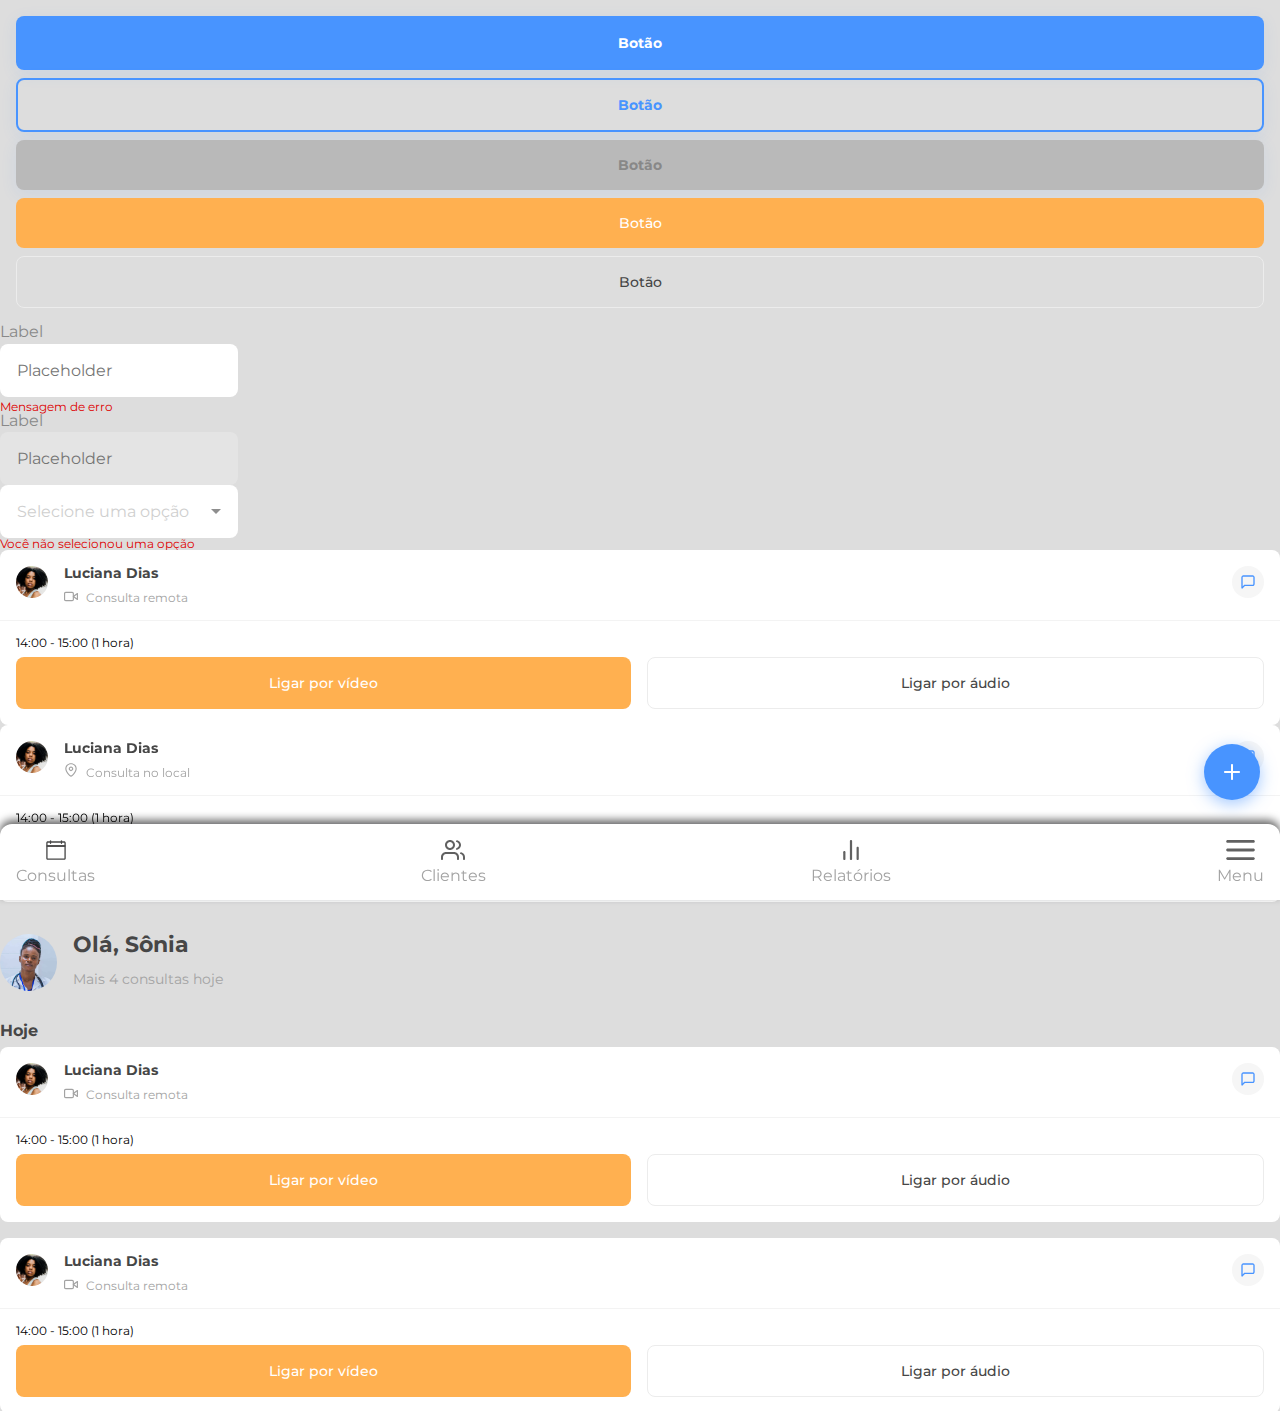
==== index.html @ 936b4124 "Create footer component" ====
<!DOCTYPE html>
<html lang="pt-br">
  <head>
    <meta http-equiv="Content-Type" content="text/html;charset=UTF-8" />
    <meta http-equiv="X-UA-Compatible" content="IE=edge" />
    <meta name="viewport" content="width=device-width, initial-scale=1.0" />
    <link rel="preconnect" href="https://fonts.googleapis.com" />
    <link rel="preconnect" href="https://fonts.gstatic.com" crossorigin />
    <link
      href="https://fonts.googleapis.com/css2?family=Montserrat:wght@400;500;700&display=swap"
      rel="stylesheet"
    />

    <link rel="stylesheet" href="assets/css/reset.css" />
    <link rel="stylesheet" href="assets/css/base.css" />
    <link rel="stylesheet" href="assets/css/flex.css" />
    <link rel="stylesheet" href="assets/css/style.css" />
    <link rel="stylesheet" href="assets/components/button/button.css" />
    <link rel="stylesheet" href="assets/components/input/input.css" />
    <link rel="stylesheet" href="assets/components/card/card.css" />
    <link rel="stylesheet" href="assets/components/hero/hero.css" />
    <link rel="stylesheet" href="assets/components/section/section.css" />
    <link rel="stylesheet" href="assets/components/footer/footer.css" />
    <link
      rel="stylesheet"
      href="assets/components/floatingbutton/buttonFloating.css"
    />

    <title>7 days of code - Responsividade</title>
  </head>
  <body>
    <!-- FLOATING BUTTON -->
    <div>
      <nav class="floating__nav">
        <ul class="floating__list">
          <li class="floating__list__item">
            <button href="#" class="btn__floating"></button>
          </li>
          <li class="floating__list__item flex-set flex--align-items-center">
            <span class="floating__list__description"
              >Nova consulta por vídeo</span
            >
            <button class="btn__floating btn__floating--cam"></button>
          </li>
          <li class="floating__list__item flex-set flex--align-items-center">
            <span class="floating__list__description"
              >Nova consulta na casa do paciente</span
            >
            <button class="btn__floating btn__floating--local"></button>
          </li>
        </ul>
      </nav>
    </div>
    <!-- BOTÃO -->
    <div class="components">
      <button class="btn btn--primary">Botão</button>
      <button class="btn btn--secondary">Botão</button>
      <button class="btn btn--disabled">Botão</button>
      <button class="btn btn--orange">Botão</button>
      <button class="btn btn--transparent">Botão</button>
    </div>
    <!-- LABEL e INPUTS -->
    <div>
      <div class="label-div">
        <label class="label" for=""
          >Label
          <input type="text" placeholder="Placeholder" class="input" />
        </label>
        <span class="label--error">Mensagem de erro</span>
      </div>
      <div class="label-div">
        <label class="label" for=""
          >Label
          <input
            type="text"
            placeholder="Placeholder"
            class="input input--disabled"
            disabled
          />
        </label>
      </div>
    </div>
    <!-- SELECT -->
    <div>
      <label for="" class="label">
        <select
          name=""
          aria-placeholder="Selecione uma opção"
          id=""
          class="input input--select"
          required
        >
          <option value="" disabled selected>Selecione uma opção</option>
          <option value="">Opção 1</option>
          <option value="">Opção 2</option>
        </select>
        <span class="label--error">Você não selecionou uma opção</span>
      </label>
    </div>
    <!-- CARD -->
    <!-- CONSULTA REMOTA -->
    <div class="card">
      <div
        class="flex-set flex--content-between flex--align-content-start card__upperContent"
      >
        <div class="flex-set flex--gap-1rem">
          <img src="./assets/img/perfil-2.png" alt="" class="card__img" />
          <div class="flex-set flex--column flex--gap-minimal">
            <h1 class="card__name">Luciana Dias</h1>
            <span class="card__tag card__tag--cam">Consulta remota</span>
          </div>
        </div>
        <a
          href="#"
          class="card__link-message"
          aria-label="Botão para enviar mensagem"
        ></a>
      </div>
      <div class="card__lowerContent flex-set flex--column flex--gap-minimal">
        <span class="card__hour">14:00 - 15:00 (1 hora)</span>
        <div
          class="flex-set flex--align-content-between flex--content-between flex--gap-1rem"
        >
          <button class="btn btn--orange">Ligar por vídeo</button>
          <button class="btn btn--transparent">Ligar por áudio</button>
        </div>
      </div>
    </div>
    <!-- CONSULTA LOCAL -->
    <div class="card">
      <div
        class="flex-set flex--content-between flex--align-content-start card__upperContent"
      >
        <div class="flex-set flex--gap-1rem">
          <img src="./assets/img/perfil-2.png" alt="" class="card__img" />
          <div class="flex-set flex--column flex--gap-minimal">
            <h1 class="card__name">Luciana Dias</h1>
            <span class="card__tag card__tag--local">Consulta no local</span>
          </div>
        </div>
        <a
          href="#"
          class="card__link-message"
          aria-label="Botão para enviar mensagem"
        ></a>
      </div>
      <div class="card__lowerContent flex-set flex--column flex--gap-minimal">
        <span class="card__hour">14:00 - 15:00 (1 hora)</span>
        <div
          class="flex-set flex--align-content-between flex--content-between flex--gap-1rem"
        >
          <button class="btn btn--primary btn--address">Ver endereço</button>
        </div>
      </div>
    </div>
    <!-- HERO -->
    <div>
      <div class="hero">
        <div class="flex-set flex--gap-1rem">
          <img src="assets/img/perfil-1.png" alt="" class="hero__img" />
          <div class="flex-set flex--column flex--gap-1rem">
            <span class="hero__greetings">
              Olá,
              <h1 class="hero__name">Sônia</h1>
            </span>
            <span class="hero__info"
              >Mais <span class="hero__info--stats">4</span> consultas
              hoje</span
            >
          </div>
        </div>
      </div>
    </div>
    <!-- SECTION -->
    <div class="section">
      <header class="section__header">
        <span class="section__date">Hoje</span>
      </header>
      <div class="flex-set flex--column flex--gap-1rem">
        <div class="card">
          <div
            class="flex-set flex--content-between flex--align-content-start card__upperContent"
          >
            <div class="flex-set flex--gap-1rem">
              <img src="./assets/img/perfil-2.png" alt="" class="card__img" />
              <div class="flex-set flex--column flex--gap-minimal">
                <h1 class="card__name">Luciana Dias</h1>
                <span class="card__tag card__tag--cam">Consulta remota</span>
              </div>
            </div>
            <a
              href="#"
              class="card__link-message"
              aria-label="Botão para enviar mensagem"
            ></a>
          </div>
          <div
            class="card__lowerContent flex-set flex--column flex--gap-minimal"
          >
            <span class="card__hour">14:00 - 15:00 (1 hora)</span>
            <div
              class="flex-set flex--align-content-between flex--content-between flex--gap-1rem"
            >
              <button class="btn btn--orange">Ligar por vídeo</button>
              <button class="btn btn--transparent">Ligar por áudio</button>
            </div>
          </div>
        </div>
        <div class="card">
          <div
            class="flex-set flex--content-between flex--align-content-start card__upperContent"
          >
            <div class="flex-set flex--gap-1rem">
              <img src="./assets/img/perfil-2.png" alt="" class="card__img" />
              <div class="flex-set flex--column flex--gap-minimal">
                <h1 class="card__name">Luciana Dias</h1>
                <span class="card__tag card__tag--cam">Consulta remota</span>
              </div>
            </div>
            <a
              href="#"
              class="card__link-message"
              aria-label="Botão para enviar mensagem"
            ></a>
          </div>
          <div
            class="card__lowerContent flex-set flex--column flex--gap-minimal"
          >
            <span class="card__hour">14:00 - 15:00 (1 hora)</span>
            <div
              class="flex-set flex--align-content-between flex--content-between flex--gap-1rem"
            >
              <button class="btn btn--orange">Ligar por vídeo</button>
              <button class="btn btn--transparent">Ligar por áudio</button>
            </div>
          </div>
        </div>
      </div>
    </div>
    <!-- FOOTER -->
    <footer class="footer">
      <nav class="footer__nav">
        <ul class="footer__list flex-set flex--content-between">
          <li class="footer__list__item">
            <a href="#" class="footer__list__link footer__list__link--calendar"
              >Consultas</a
            >
          </li>
          <li class="footer__list__item">
            <a href="#" class="footer__list__link footer__list__link--clients"
              >Clientes</a
            >
          </li>
          <li class="footer__list__item">
            <a href="#" class="footer__list__link footer__list__link--papers"
              >Relatórios</a
            >
          </li>
          <li class="footer__list__item">
            <a href="#" class="footer__list__link footer__list__link--menu"
              >Menu</a
            >
          </li>
        </ul>
      </nav>
    </footer>
  </body>
</html>
---- assets/css/base.css ----
:root {
  --clr-black: #464646;
  --clr-black-01: #46464610;
  --clr-blue-300: #70b4ff;
  --clr-blue-400: #57a4ff;
  --clr-blue-500: #4894ff;
  --clr-blue-600: #4786f0;
  --clr-blue-700: #4373dc;
  --clr-blue-800: #4062c9;
  --clr-blue-box-shadow: rgba(72, 148, 255, 0.1);
  --clr-gray: #a3a3a3;
  --clr-gray-tag-bg: #f6f6f6;
  --clr-gray-btn: #b9b9b9;
  --clr-gray-btn-text: #888888;
  --clr-gray-border: #ececec;
  --clr-gray-label: #898989;
  --clr-gray-placeholder: #cfcfcf;
  --clr-gray-placeholder-hover: #adadad;
  --clr-gray-placeholder-disabled: #afadad;
  --clr-gray-label-disabled: #e4e4e4;

  --clr-orange: #ffb050;
  --clr-red-input: #de0000;
  --clr-red-message: #ce0303;
  --clr-white: #ffffff;

  --ff-montserrat: "Montserrat", sans-serif;

  --fs-large: 1.375rem;
  --fs-normal: 1rem;
  --fs-small: 0.875rem;
  --fs-smaller: 0.75rem;

  --fw-bold: 700;
  --fw-medium: 500;
  --fw-regular: 400;
}

*,
*:after,
*:before {
  box-sizing: border-box;
}

html {
  font-family: var(--ff-montserrat);
  font-size: 16px;
}

body {
  background-color: #dddddd;
}
---- assets/css/flex.css ----
/*  FLEX.css  */
/*  DECLARATION  ---------------------------------------------------------------
/*  FLEX CONTAINER ( SET )
    Summary:    make the elements inside a <tag> flow with flexbox by setting the
                tag's display property to 'flex'.
    Reference:  https://developer.mozilla.org/en-US/docs/Web/Guide/CSS/Using_flexbox_to_lay_out_web_applications
*/
.flex-set {
  display: -ms-flexbox;
  /* MID: IE 10 */
  display: -webkit-box;
  /* OLD: Safari,  iOS, Android browser, older WebKit browsers.  */
  display: -webkit-flex;
  /* NEW, Chrome 21–28, Safari 6.1+ */
  display: flex;
}
/*  FLEX ITEM
      Summary:    a shorthand property specifying the ability of a flex item to alter
                  its dimensions to fill available space. Summarizes {flex-grow, flex-shrink, flex-basis }
      Reference:  https://developer.mozilla.org/en-US/docs/Web/CSS/flex
      Default:    0 1 0;
  */
.flexed-item {
  flex: 1 1 0;
  -webkit-flex: 1 1 0;
  /* VERY OLD Safari, iOS  */
  -webkit-box-flex: 1;
  box-flex: 1;
}
.flexed-item--auto {
  flex: 1 1 auto;
  -webkit-flex: 1 1 auto;
  /* VERY OLD Safari, iOS  */
  -webkit-box-flex: 1;
  box-flex: 1;
}
/*  DIRECTION ( ORIENTATION )  -------------------------------------------------
      Summary:    specifies how flex items are placed in the flex container defining
                  the main axis and the direction (normal or reversed).
      Options:
          Column: set main axis to vertical
          Row :   set main axis to horizontal
      Reference:  https://developer.mozilla.org/en-US/docs/Web/CSS/flex-direction
      Default:    flex-direction: row;
  */
.flex--column {
  -ms-flex-direction: column;
  -webkit-box-direction: normal;
  -webkit-box-orient: vertical;
  -webkit-flex-direction: column;
  flex-direction: column;
}
.flex--row {
  -ms-flex-direction: row;
  -webkit-box-direction: normal;
  -webkit-box-orient: horizontal;
  -webkit-flex-direction: row;
  flex-direction: row;
}
/*  JUSTIFICATION (Main axis)   ------------------------------------------------
      Summary:    defines how the browser distributes space between and around flex
      items along the main-axis of their container.
      Reference:  https://developer.mozilla.org/en-US/docs/Web/CSS/justify-content
      Default:    justify-content: flex-start;
  */
/* Pack items around the center */
.flex--content-center {
  -ms-flex-pack: center;
  -webkit-box-pack: center;
  -webkit-justify-content: center;
  justify-content: center;
}
/* Pack flex items from the start  */
.flex--content-start {
  -ms-flex-pack: start;
  -webkit-box-pack: start;
  -webkit-justify-content: flex-start;
  justify-content: flex-start;
}
/* Pack items from the end */
.flex--content-end {
  -ms-flex-pack: end;
  -webkit-box-pack: end;
  -webkit-justify-content: flex-end;
  justify-content: flex-end;
}
/* Distribute items evenly,
      The first item at the start, the last at the end */
.flex--content-between {
  -ms-flex-pack: justify;
  -webkit-box-pack: justify;
  -webkit-justify-content: space-between;
  justify-content: space-between;
}
/* Distribute items evenly
      Items have equal space around them */
.flex--content-around {
  -ms-flex-pack: distribute;
  -webkit-justify-content: space-around;
  justify-content: space-around;
}
/*
      ALIGN CONTENT ( Cross axis )  ----------------------------------------------
      Summary:   aligns a flex container's lines within the flex container when
                 there is extra space on the cross-axis.
      Reference: https://developer.mozilla.org/en-US/docs/Web/CSS/align-content
      Default:   align-content: flex-start;
  */
/* Pack lines from the cross-axis start */
.flex--align-content-start {
  -ms-flex-line-pack: start;
  -webkit-align-content: flex-start;
  align-content: flex-start;
}
/* Pack lines to the cross-axis end */
.flex--align-content-end {
  -ms-flex-line-pack: end;
  -webkit-align-content: flex-end;
  align-content: flex-end;
}
/* Pack lines around the cross-axis center */
.flex--align-content-center {
  -ms-flex-line-pack: center;
  -webkit-align-content: center;
  align-content: center;
}
/* Distribute lines along the cross-axis, start to end */
.flex--align-content-between {
  -ms-flex-line-pack: justify;
  -webkit-align-content: space-between;
  align-content: space-between;
}
/* Distribute lines along the cross-axis, equally spaced */
.flex--align-content-around {
  -ms-flex-line-pack: distribute;
  -webkit-align-content: space-around;
  align-content: space-around;
}
/* Stretch lines to occupy the whole cross-axis */
.flex--align-content-stretch {
  -ms-flex-line-pack: stretch;
  -webkit-align-content: stretch;
  align-content: stretch;
}
/*
      ALIGN ITEMS ( Cross axis )  ------------------------------------------------
      Summary:   aligns flex items of the current flex line the same way as
                 justify-content but in the perpendicular direction.
      Reference: https://developer.mozilla.org/en-US/docs/Web/CSS/align-items
      Default:   align-items: stretch;
  */
/* Center items in the cross-axis */
.flex--align-items-center {
  -ms-flex-align: center;
  -webkit-align-items: center;
  -webkit-box-align: center;
  align-items: center;
}
/* Align to cross-start */
.flex--align-items-start {
  -ms-flex-align: start;
  -webkit-align-items: flex-start;
  -webkit-box-align: start;
  align-items: flex-start;
}
/* Align to cross-end */
.flex--align-items-end {
  -ms-flex-align: end;
  -webkit-align-items: flex-end;
  -webkit-box-align: end;
  align-items: flex-end;
}
/* Align the items' baselines */
.flex--align-items-baseline {
  -ms-flex-align: baseline;
  -webkit-align-items: baseline;
  -webkit-box-align: baseline;
  align-items: baseline;
}
/* Stretch the items to fit
      DEFAULT VALUE  */
.flex--align-items-stretch {
  -ms-flex-align: stretch;
  -webkit-align-items: stretch;
  -webkit-box-align: stretch;
  align-items: stretch;
}
/*
      ALIGN SELF ( Cross axis )  ------------------------------------------------
      Summary:   aligns flex items of the current flex line overriding the align-items value.
      Reference: https://developer.mozilla.org/en-US/docs/Web/CSS/align-self
      Default:   align-self: auto;
  */
/*  Computes to parent's align-items value or stretch if the element has no parent.  */
.flex--align-self-auto {
  -ms-flex-item-align: auto;
  -webkit-align-self: auto;
  align-self: auto;
}
/*  Cross-start margin edge of the flex item is flushed with the cross-start edge of the line.  */
.flex--align-self-start {
  -ms-flex-item-align: start;
  -webkit-align-self: flex-start;
  align-self: flex-start;
}
/*  Cross-end margin edge of the flex item is flushed with the cross-end edge of the line.  */
.flex--align-self-end {
  -ms-flex-item-align: end;
  -webkit-align-self: flex-end;
  align-self: flex-end;
}
/* Flex item's margin box is centered within the line on the cross-axis.
      If the cross-size of the item is larger than the flex container, it will
      overflow equally in both directions.  */
.flex--align-self-center {
  -ms-flex-item-align: center;
  -webkit-align-self: center;
  align-self: center;
}
/*  All flex items are aligned such that their baselines align. The item with
      the largest distance between its cross-start margin edge and its baseline is
      flushed with the cross-start edge of the line.  */
.flex--align-self-baseline {
  -webkit-align-self: baseline;
  -ms-flex-item-align: baseline;
  align-self: baseline;
}
/*  Flex items are stretched such as the cross-size of the item's margin box is
      the same as the line while respecting width and height constraints.  */
.flex--align-self-stretch {
  -webkit-align-self: stretch;
  -ms-flex-item-align: stretch;
  align-self: stretch;
}
/*
      WRAPPING -------------------------------------------------------------------
      Summary:   specifies whether flex items are forced into a single line or can
                 be wrapped onto multiple lines. If wrapping is allowed, this property
                 also enables you to control the direction in which lines are stacked.
      Reference: https://developer.mozilla.org/en-US/docs/Web/CSS/flex-wrap
      Default:   flex-wrap: nowrap;
  */
.flex--no-wrap {
  -webkit-flex-wrap: nowrap;
  flex-wrap: nowrap;
}
.flex--reverse-wrap {
  -webkit-flex-wrap: wrap-reverse;
  flex-wrap: wrap-reverse;
}
.flex--wrap {
  -webkit-flex-wrap: wrap;
  flex-wrap: wrap;
}
/*
      VISUAL ORDER ---------------------------------------------------------------
      Summary:   specifies the order used to lay out flex items in their flex container.
                 Elements are laid out in the ascending order of the order value.
                 Elements with the same order value are laid out in the order in
                 which they appear in the source code.
      Reference: https://developer.mozilla.org/en-US/docs/Web/CSS/order
      Default:   order: 0; { no order }
  */
.flex--order-one {
  -webkit-order: 1;
  order: 1;
}
.flex--order-two {
  -webkit-order: 2;
  order: 2;
}
.flex--order-three {
  -webkit-order: 3;
  order: 3;
}

/*
        GAP ----------------------------------------------------------------------
        Summary: The gap property in CSS is a shorthand for row-gap and
        column-gap, specifying the size of gutters, which is the space between
        rows and columns within grid, flex, and multi-column layouts.
        Reference: https://css-tricks.com/almanac/properties/g/gap/
        Default: 0px
*/
.flex--gap-minimal {
  gap: 0.5rem;
}

.flex--gap-1rem {
  gap: 1rem;
}

.flex--gap-2rem {
  gap: 2rem;
}
---- assets/css/style.css ----
.components {
  display: flex;
  gap: 0.5rem;
  padding: 1rem;
  flex-wrap: wrap;
}

.grid {
  display: grid;
}
---- assets/components/button/button.css ----
.btn {
  border: none;
  border-radius: 8px;
  box-shadow: 0px 4px 16px var(--clr-blue-box-shadow);
  box-sizing: border-box;
  cursor: pointer;
  font-family: var(--ff-montserrat);
  font-size: var(--fs-small);
  font-weight: var(--fw-bold);
  padding: 1rem;
  outline: none;
  width: 100%;
}

.btn--primary {
  background-color: var(--clr-blue-500);
  border: 2px solid transparent;
  color: var(--clr-white);
}

.btn--primary:hover {
  background-color: var(--clr-blue-600);
}

.btn--primary:focus {
  background-color: var(--clr-blue-800);
  border: 2px solid var(--clr-blue-500);
}

.btn--primary:active {
  background-color: var(--clr-blue-700);
  border: 2px solid var(--clr-blue-400);
}

.btn--secondary {
  background-color: transparent;
  border: 2px solid var(--clr-blue-500);
  color: var(--clr-blue-500);
}

.btn--secondary:hover {
  color: var(--clr-white);
  background-color: var(--clr-blue-500);
}

.btn--secondary:focus {
  background-color: var(--clr-blue-700);
  border: 2px solid var(--clr-blue-400);
  color: var(--clr-white);
}

.btn--secondary:active {
  background-color: var(--clr-blue-600);
  box-shadow: 0px 4px 16px var(--clr-blue-box-shadow);
  border: 2px solid var(--clr-blue-300);
}

.btn--disabled {
  background-color: var(--clr-gray-btn);
  border: none;
  color: var(--clr-gray-btn-text);
}

.btn--orange {
  background-color: var(--clr-orange);
  box-shadow: none;
  color: var(--clr-white);
  font-weight: var(--fw-medium);
}

.btn--transparent {
  background-color: transparent;
  border: 1px solid var(--clr-gray-border);
  box-shadow: none;
  color: var(--clr-black);
  font-weight: var(--fw-medium);
}

.btn--address {
  font-weight: var(--fw-medium);
}
---- assets/components/input/input.css ----
input {
  border: none;
  outline: none;
}

.label,
.input {
  font-family: var(--ff-montserrat);
  font-size: var(--fs-normal);
  font-weight: var(--fw-regular);
}

.label-div {
  color: var(--clr-gray-label);
  display: flex;
  flex-direction: column;
  gap: 0.24rem;
  height: 100%;
}

.label {
  display: contents;
}

.input {
  padding: 1rem;
  border-radius: 8px;
  color: var(--clr-gray-placeholder);
  border: 1px solid transparent;
  width: 100%;
  max-width: 238px;
}

.input:hover {
  border: 1px solid var(--clr-gray-placeholder);
  color: var(--clr-gray-placeholder-hover);
}

.input:focus {
  border: 1px solid transparent;
  outline: 2px solid var(--clr-blue-500);
}

.input--select {
  -moz-appearance: none;
  -webkit-appearance: none;
  appearance: none;
  background-color: var(--clr-white);
  background-image: url(../../icons/select.svg);
  background-size: 10px 5px;
  background-position-x: calc(100% - 1rem);
  background-position-y: center;
  background-repeat: no-repeat;
}

.input--select:focus {
  background-image: url(../../icons/select-up.svg);
}

.input--select option {
  color: var(--clr-black);
  font-size: var(--fs-normal);
}

.input--erro {
  border: 1px solid var(--clr-red-input);
}

.input--disabled {
  border: 1px solid transparent;
  background-color: var(--clr-gray-label-disabled);
  color: var(--clr-gray-placeholder-disabled);
  pointer-events: none;
}

.label--error {
  color: var(--clr-red-input);
  display: block;
  font-size: var(--fs-smaller);
}
---- assets/components/card/card.css ----
.card {
  background-color: var(--clr-white);
  border-radius: 8px;
  backdrop-filter: blur(22px);
}

.card__upperContent,
.card__lowerContent {
  padding: 1rem;
}

.card__upperContent {
  border-bottom: 1px solid var(--clr-black-01);
}

.card__img {
  aspect-ratio: 1;
  border-radius: 100%;
  height: 32px;
}

.card__name {
  color: var(--clr-black);
  font-size: var(--fs-small);
  font-weight: var(--fw-bold);
}

.card__tag {
  color: var(--clr-gray);
  font-size: var(--fs-smaller);
}

.card__tag:before {
  content: "";
  background-repeat: no-repeat;
  background-size: contain;
  background-position: bottom;
  display: inline-block;
  height: 14px;
  margin-right: 0.5rem;
  width: 14px;
}

.card__tag--cam:before {
  background-image: url(../../icons/cam.svg);
}

.card__tag--local:before {
  background-image: url(../../icons/local.svg);
}

.card__link-message {
  aspect-ratio: 1;
  background-color: var(--clr-gray-tag-bg);
  background-image: url(../../icons/chat1.svg);
  background-repeat: no-repeat;
  background-size: 45%;
  background-position: center center;
  border-radius: 100%;
  display: inline-block;
  padding: 0.5rem;
  height: 32px;
}

.card__hour {
  font-size: var(--fs-smaller);
}
---- assets/components/hero/hero.css ----
.hero {
  padding: 2rem 0;
}

.hero__img {
  aspect-ratio: 1;
  border-radius: 100%;
  height: 57px;
}

.hero__greetings {
  color: var(--clr-black);
  font-weight: var(--fw-bold);
  font-size: var(--fs-large);
}

.hero__name {
  display: inline-block;
}

.hero__info {
  color: var(--clr-gray);
  font-size: var(--fs-small);
}
---- assets/components/section/section.css ----
.section__header {
  padding-bottom: 0.5rem;
}
.section__date {
  color: var(--clr-black);
  font-weight: var(--fw-bold);
}
---- assets/components/footer/footer.css ----
.footer {
  background-color: var(--clr-white);
  border-radius: 12px 12px 0 0;
  box-shadow: 0px -4px 8px rgba(0, 0, 0, 0.6);
  padding: 1rem;
  position: fixed;
  bottom: 0;
  width: 100%;
}

.footer__list__link {
  display: flex;
  flex-direction: column;
  gap: 0.5rem;
  text-decoration: none;
  color: var(--clr-gray);
}

.footer__list__link:before {
  aspect-ratio: 1;
  content: "";
  background-position: center center;
  background-size: contain;
  background-repeat: no-repeat;
  display: inline-flex;
  filter: invert(27%) sepia(2%) saturate(7%) hue-rotate(349deg) brightness(92%)
    contrast(89%);
  height: 20px;
}

.footer__list__link--calendar:before {
  background-image: url(../../icons/calendar.svg);
}
.footer__list__link--clients:before {
  background-image: url(../../icons/people.svg);
}

.footer__list__link--papers:before {
  background-image: url(../../icons/verticalbar.svg);
}

.footer__list__link--menu:before {
  background-image: url(../../icons/hamburger.svg);
}

.footer__list__link:focus:before,
.footer__list__link:focus {
  filter: invert(77%) sepia(64%) saturate(6688%) hue-rotate(197deg)
    brightness(101%) contrast(101%);
}
---- assets/components/floatingbutton/buttonFloating.css ----
.floating__list {
  display: flex;
  flex-direction: column-reverse;
  justify-content: space-between;
  align-items: flex-end;
  gap: 1rem;
  width: fit-content;
  position: fixed;
  bottom: 100px;
  right: 20px;
  z-index: 100;
}

.floating__list__item {
  display: none;
}

.floating__list__item:first-child {
  display: block;
}

.btn__floating {
  aspect-ratio: 1;
  background-color: var(--clr-blue-500);
  background-image: url(../../icons/plusbutton.svg);
  background-repeat: no-repeat;
  background-size: 16px 16px;
  background-position: center center;
  border: none;
  border-radius: 100%;
  box-shadow: 0px 4px 16px rgba(72, 148, 255, 0.5);
  cursor: pointer;
  height: 56px;
  padding: 1.25rem;
  text-align: center;
  z-index: 100;
}

.btn__floating--cam,
.btn__floating--local {
  background-size: 24px 24px;
}

.btn__floating--cam {
  background-image: url(../../icons/camWhite.svg);
}

.btn__floating--local {
  background-image: url(../../icons/localWhite.svg);
}

.floating__list__description {
  background-color: var(--clr-white);
  border-radius: 2323px;
  color: var(--clr-black);
  font-size: var(--fs-smaller);
  height: fit-content;
  margin-right: 1rem;
  padding: 2px 8px;
}
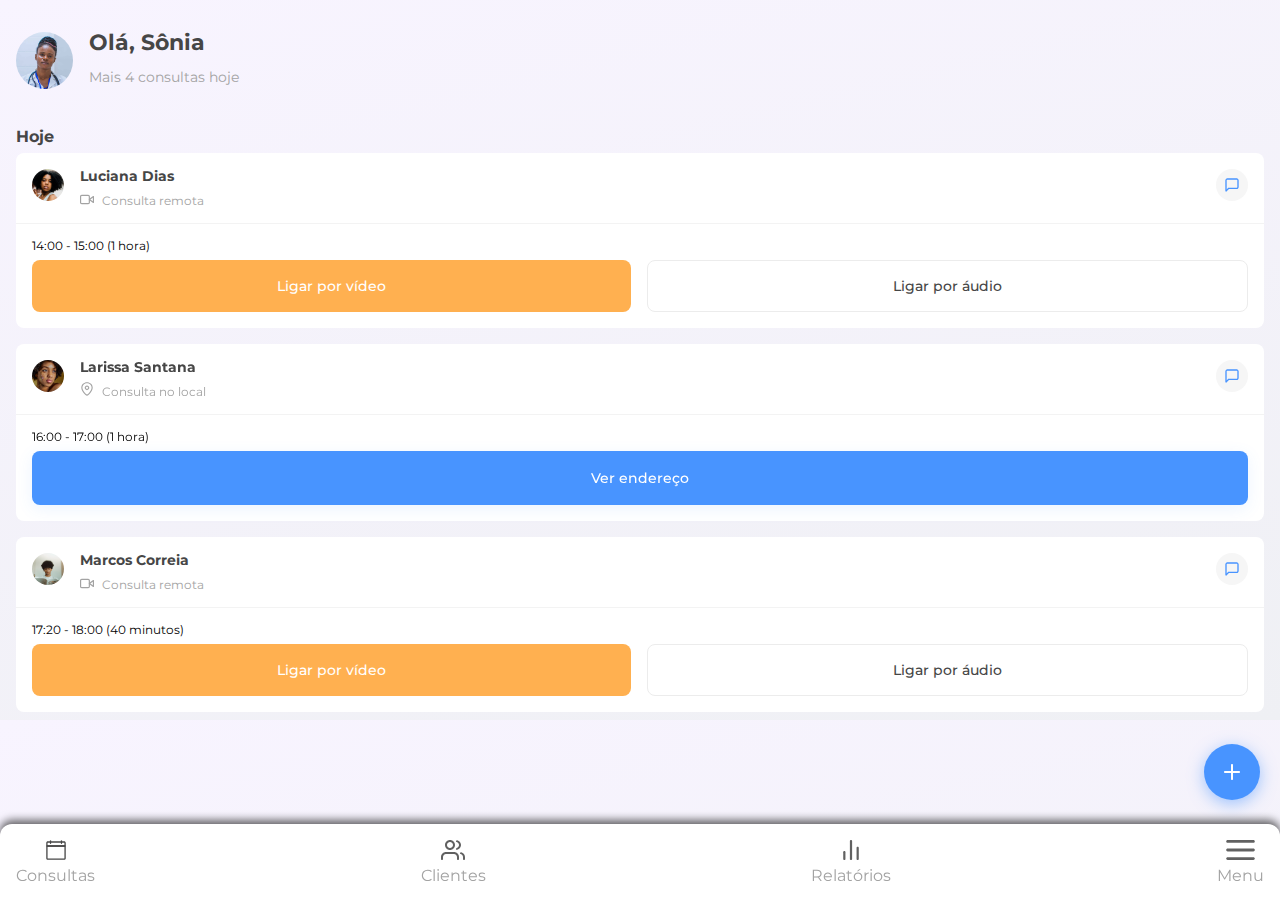
==== commit 813e7015: "Create component.html Create index.html" ====
--- a/index.html
+++ b/index.html
@@ -1,9 +1,10 @@
 <!DOCTYPE html>
 <html lang="pt-br">
   <head>
-    <meta http-equiv="Content-Type" content="text/html;charset=UTF-8" />
+    <meta charset="UTF-8" />
     <meta http-equiv="X-UA-Compatible" content="IE=edge" />
     <meta name="viewport" content="width=device-width, initial-scale=1.0" />
+
     <link rel="preconnect" href="https://fonts.googleapis.com" />
     <link rel="preconnect" href="https://fonts.gstatic.com" crossorigin />
     <link
@@ -26,218 +27,126 @@
       href="assets/components/floatingbutton/buttonFloating.css"
     />
 
-    <title>7 days of code - Responsividade</title>
+    <title>7 days - Responsividade</title>
   </head>
   <body>
-    <!-- FLOATING BUTTON -->
-    <div>
-      <nav class="floating__nav">
-        <ul class="floating__list">
-          <li class="floating__list__item">
-            <button href="#" class="btn__floating"></button>
-          </li>
-          <li class="floating__list__item flex-set flex--align-items-center">
-            <span class="floating__list__description"
-              >Nova consulta por vídeo</span
-            >
-            <button class="btn__floating btn__floating--cam"></button>
-          </li>
-          <li class="floating__list__item flex-set flex--align-items-center">
-            <span class="floating__list__description"
-              >Nova consulta na casa do paciente</span
-            >
-            <button class="btn__floating btn__floating--local"></button>
-          </li>
-        </ul>
-      </nav>
-    </div>
-    <!-- BOTÃO -->
-    <div class="components">
-      <button class="btn btn--primary">Botão</button>
-      <button class="btn btn--secondary">Botão</button>
-      <button class="btn btn--disabled">Botão</button>
-      <button class="btn btn--orange">Botão</button>
-      <button class="btn btn--transparent">Botão</button>
-    </div>
-    <!-- LABEL e INPUTS -->
-    <div>
-      <div class="label-div">
-        <label class="label" for=""
-          >Label
-          <input type="text" placeholder="Placeholder" class="input" />
-        </label>
-        <span class="label--error">Mensagem de erro</span>
-      </div>
-      <div class="label-div">
-        <label class="label" for=""
-          >Label
-          <input
-            type="text"
-            placeholder="Placeholder"
-            class="input input--disabled"
-            disabled
-          />
-        </label>
-      </div>
-    </div>
-    <!-- SELECT -->
-    <div>
-      <label for="" class="label">
-        <select
-          name=""
-          aria-placeholder="Selecione uma opção"
-          id=""
-          class="input input--select"
-          required
-        >
-          <option value="" disabled selected>Selecione uma opção</option>
-          <option value="">Opção 1</option>
-          <option value="">Opção 2</option>
-        </select>
-        <span class="label--error">Você não selecionou uma opção</span>
-      </label>
-    </div>
-    <!-- CARD -->
-    <!-- CONSULTA REMOTA -->
-    <div class="card">
-      <div
-        class="flex-set flex--content-between flex--align-content-start card__upperContent"
-      >
-        <div class="flex-set flex--gap-1rem">
-          <img src="./assets/img/perfil-2.png" alt="" class="card__img" />
-          <div class="flex-set flex--column flex--gap-minimal">
-            <h1 class="card__name">Luciana Dias</h1>
-            <span class="card__tag card__tag--cam">Consulta remota</span>
-          </div>
-        </div>
-        <a
-          href="#"
-          class="card__link-message"
-          aria-label="Botão para enviar mensagem"
-        ></a>
-      </div>
-      <div class="card__lowerContent flex-set flex--column flex--gap-minimal">
-        <span class="card__hour">14:00 - 15:00 (1 hora)</span>
-        <div
-          class="flex-set flex--align-content-between flex--content-between flex--gap-1rem"
-        >
-          <button class="btn btn--orange">Ligar por vídeo</button>
-          <button class="btn btn--transparent">Ligar por áudio</button>
-        </div>
-      </div>
-    </div>
-    <!-- CONSULTA LOCAL -->
-    <div class="card">
-      <div
-        class="flex-set flex--content-between flex--align-content-start card__upperContent"
-      >
-        <div class="flex-set flex--gap-1rem">
-          <img src="./assets/img/perfil-2.png" alt="" class="card__img" />
-          <div class="flex-set flex--column flex--gap-minimal">
-            <h1 class="card__name">Luciana Dias</h1>
-            <span class="card__tag card__tag--local">Consulta no local</span>
-          </div>
-        </div>
-        <a
-          href="#"
-          class="card__link-message"
-          aria-label="Botão para enviar mensagem"
-        ></a>
-      </div>
-      <div class="card__lowerContent flex-set flex--column flex--gap-minimal">
-        <span class="card__hour">14:00 - 15:00 (1 hora)</span>
-        <div
-          class="flex-set flex--align-content-between flex--content-between flex--gap-1rem"
-        >
-          <button class="btn btn--primary btn--address">Ver endereço</button>
-        </div>
-      </div>
-    </div>
-    <!-- HERO -->
-    <div>
-      <div class="hero">
-        <div class="flex-set flex--gap-1rem">
-          <img src="assets/img/perfil-1.png" alt="" class="hero__img" />
-          <div class="flex-set flex--column flex--gap-1rem">
-            <span class="hero__greetings">
-              Olá,
-              <h1 class="hero__name">Sônia</h1>
-            </span>
-            <span class="hero__info"
-              >Mais <span class="hero__info--stats">4</span> consultas
-              hoje</span
-            >
-          </div>
-        </div>
-      </div>
-    </div>
-    <!-- SECTION -->
-    <div class="section">
-      <header class="section__header">
-        <span class="section__date">Hoje</span>
-      </header>
-      <div class="flex-set flex--column flex--gap-1rem">
-        <div class="card">
-          <div
-            class="flex-set flex--content-between flex--align-content-start card__upperContent"
-          >
-            <div class="flex-set flex--gap-1rem">
-              <img src="./assets/img/perfil-2.png" alt="" class="card__img" />
-              <div class="flex-set flex--column flex--gap-minimal">
-                <h1 class="card__name">Luciana Dias</h1>
-                <span class="card__tag card__tag--cam">Consulta remota</span>
-              </div>
-            </div>
-            <a
-              href="#"
-              class="card__link-message"
-              aria-label="Botão para enviar mensagem"
-            ></a>
-          </div>
-          <div
-            class="card__lowerContent flex-set flex--column flex--gap-minimal"
-          >
-            <span class="card__hour">14:00 - 15:00 (1 hora)</span>
-            <div
-              class="flex-set flex--align-content-between flex--content-between flex--gap-1rem"
-            >
-              <button class="btn btn--orange">Ligar por vídeo</button>
-              <button class="btn btn--transparent">Ligar por áudio</button>
-            </div>
-          </div>
-        </div>
-        <div class="card">
-          <div
-            class="flex-set flex--content-between flex--align-content-start card__upperContent"
-          >
-            <div class="flex-set flex--gap-1rem">
-              <img src="./assets/img/perfil-2.png" alt="" class="card__img" />
-              <div class="flex-set flex--column flex--gap-minimal">
-                <h1 class="card__name">Luciana Dias</h1>
-                <span class="card__tag card__tag--cam">Consulta remota</span>
-              </div>
-            </div>
-            <a
-              href="#"
-              class="card__link-message"
-              aria-label="Botão para enviar mensagem"
-            ></a>
-          </div>
-          <div
-            class="card__lowerContent flex-set flex--column flex--gap-minimal"
-          >
-            <span class="card__hour">14:00 - 15:00 (1 hora)</span>
-            <div
-              class="flex-set flex--align-content-between flex--content-between flex--gap-1rem"
-            >
-              <button class="btn btn--orange">Ligar por vídeo</button>
-              <button class="btn btn--transparent">Ligar por áudio</button>
+    <main>
+      <div>
+        <div class="hero">
+          <div class="flex-set flex--gap-1rem">
+            <img src="assets/img/perfil-1.png" alt="" class="hero__img" />
+            <div class="flex-set flex--column flex--gap-1rem">
+              <span class="hero__greetings">
+                Olá,
+                <h1 class="hero__name">Sônia</h1>
+              </span>
+              <span class="hero__info"
+                >Mais <span class="hero__info--stats">4</span> consultas
+                hoje</span
+              >
             </div>
           </div>
         </div>
       </div>
-    </div>
-    <!-- FOOTER -->
+
+      <div class="section">
+        <header class="section__header">
+          <span class="section__date">Hoje</span>
+        </header>
+        <div class="flex-set flex--column flex--gap-1rem">
+          <div class="card">
+            <div
+              class="flex-set flex--content-between flex--align-content-start card__upperContent"
+            >
+              <div class="flex-set flex--gap-1rem">
+                <img src="./assets/img/perfil-2.png" alt="" class="card__img" />
+                <div class="flex-set flex--column flex--gap-minimal">
+                  <h1 class="card__name">Luciana Dias</h1>
+                  <span class="card__tag card__tag--cam">Consulta remota</span>
+                </div>
+              </div>
+              <a
+                href="#"
+                class="card__link-message"
+                aria-label="Botão para enviar mensagem"
+              ></a>
+            </div>
+            <div
+              class="card__lowerContent flex-set flex--column flex--gap-minimal"
+            >
+              <span class="card__hour">14:00 - 15:00 (1 hora)</span>
+              <div
+                class="flex-set flex--align-content-between flex--content-between flex--gap-1rem"
+              >
+                <button class="btn btn--orange">Ligar por vídeo</button>
+                <button class="btn btn--transparent">Ligar por áudio</button>
+              </div>
+            </div>
+          </div>
+          <div class="card">
+            <div
+              class="flex-set flex--content-between flex--align-content-start card__upperContent"
+            >
+              <div class="flex-set flex--gap-1rem">
+                <img src="./assets/img/perfil-3.png" alt="" class="card__img" />
+                <div class="flex-set flex--column flex--gap-minimal">
+                  <h1 class="card__name">Larissa Santana</h1>
+                  <span class="card__tag card__tag--local"
+                    >Consulta no local</span
+                  >
+                </div>
+              </div>
+              <a
+                href="#"
+                class="card__link-message"
+                aria-label="Botão para enviar mensagem"
+              ></a>
+            </div>
+            <div
+              class="card__lowerContent flex-set flex--column flex--gap-minimal"
+            >
+              <span class="card__hour">16:00 - 17:00 (1 hora)</span>
+              <div
+                class="flex-set flex--align-content-between flex--content-between flex--gap-1rem"
+              >
+                <button class="btn btn--primary btn--address">
+                  Ver endereço
+                </button>
+              </div>
+            </div>
+          </div>
+          <div class="card">
+            <div
+              class="flex-set flex--content-between flex--align-content-start card__upperContent"
+            >
+              <div class="flex-set flex--gap-1rem">
+                <img src="./assets/img/perfil-4.png" alt="" class="card__img" />
+                <div class="flex-set flex--column flex--gap-minimal">
+                  <h1 class="card__name">Marcos Correia</h1>
+                  <span class="card__tag card__tag--cam">Consulta remota</span>
+                </div>
+              </div>
+              <a
+                href="#"
+                class="card__link-message"
+                aria-label="Botão para enviar mensagem"
+              ></a>
+            </div>
+            <div
+              class="card__lowerContent flex-set flex--column flex--gap-minimal"
+            >
+              <span class="card__hour">17:20 - 18:00 (40 minutos)</span>
+              <div
+                class="flex-set flex--align-content-between flex--content-between flex--gap-1rem"
+              >
+                <button class="btn btn--orange">Ligar por vídeo</button>
+                <button class="btn btn--transparent">Ligar por áudio</button>
+              </div>
+            </div>
+          </div>
+        </div>
+      </div>
+    </main>
     <footer class="footer">
       <nav class="footer__nav">
         <ul class="footer__list flex-set flex--content-between">
@@ -264,5 +173,27 @@
         </ul>
       </nav>
     </footer>
+
+    <div>
+      <nav class="floating__nav">
+        <ul class="floating__list">
+          <li class="floating__list__item">
+            <button href="#" class="btn__floating"></button>
+          </li>
+          <li class="floating__list__item flex-set flex--align-items-center">
+            <span class="floating__list__description"
+              >Nova consulta por vídeo</span
+            >
+            <button class="btn__floating btn__floating--cam"></button>
+          </li>
+          <li class="floating__list__item flex-set flex--align-items-center">
+            <span class="floating__list__description"
+              >Nova consulta na casa do paciente</span
+            >
+            <button class="btn__floating btn__floating--local"></button>
+          </li>
+        </ul>
+      </nav>
+    </div>
   </body>
 </html>
--- a/assets/css/base.css
+++ b/assets/css/base.css
@@ -8,6 +8,7 @@
   --clr-blue-700: #4373dc;
   --clr-blue-800: #4062c9;
   --clr-blue-box-shadow: rgba(72, 148, 255, 0.1);
+  --clr-bg: linear-gradient(165.96deg, #f8f4ff 0%, #eff0f4 100%);
   --clr-gray: #a3a3a3;
   --clr-gray-tag-bg: #f6f6f6;
   --clr-gray-btn: #b9b9b9;
@@ -48,5 +49,5 @@
 }
 
 body {
-  background-color: #dddddd;
+  background: var(--clr-bg);
 }
--- a/assets/components/hero/hero.css
+++ b/assets/components/hero/hero.css
@@ -1,5 +1,5 @@
 .hero {
-  padding: 2rem 0;
+  padding: 2rem 1rem;
 }
 
 .hero__img {
--- a/assets/components/section/section.css
+++ b/assets/components/section/section.css
@@ -1,3 +1,7 @@
+.section {
+  padding: 0.5rem 1rem;
+}
+
 .section__header {
   padding-bottom: 0.5rem;
 }
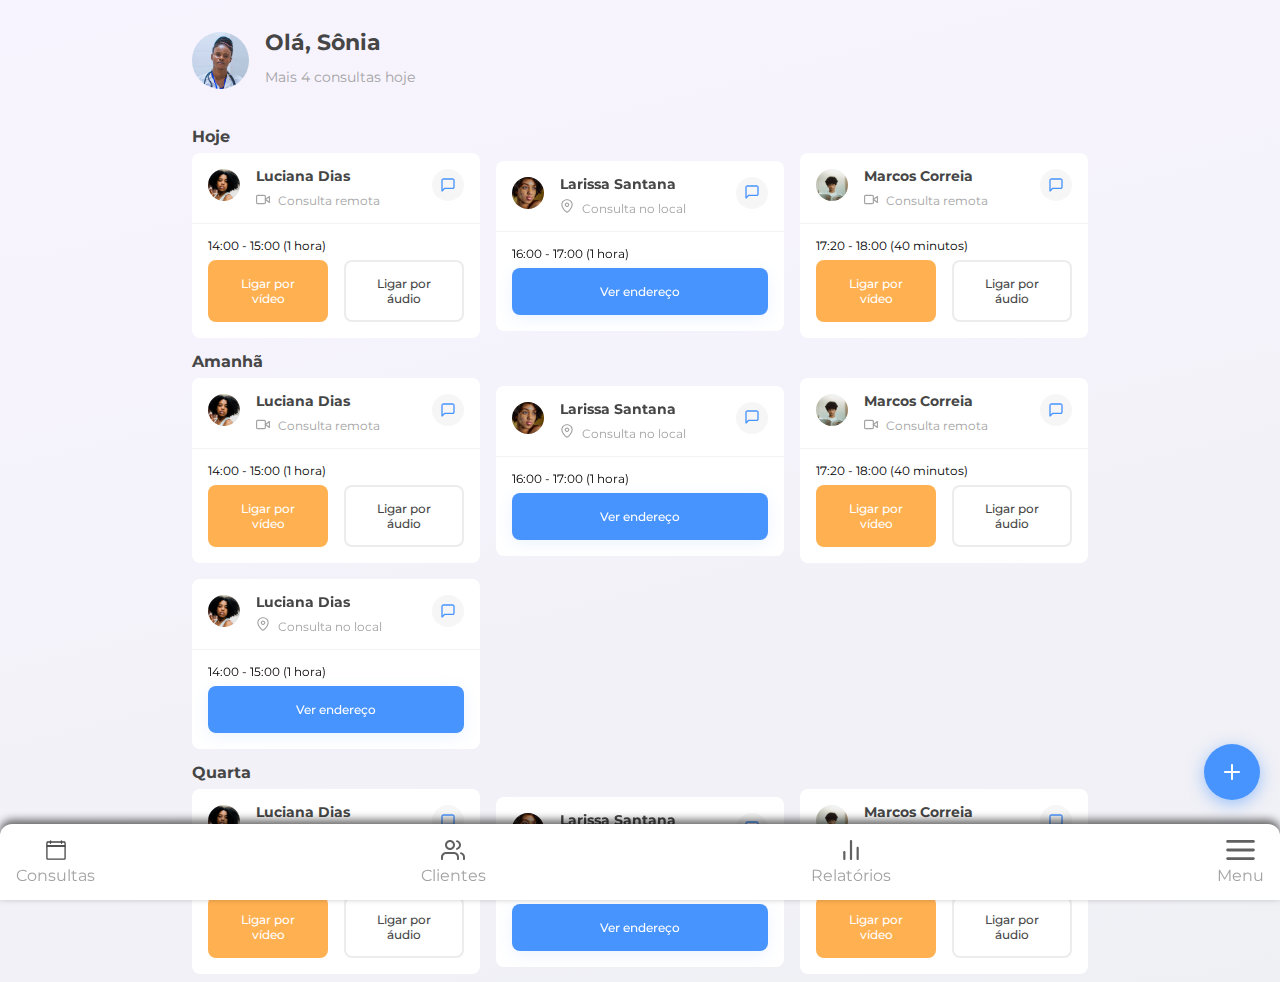
==== commit 444f95c2: "Add queries Add display grid to sections" ====
--- a/index.html
+++ b/index.html
@@ -51,9 +51,9 @@
 
       <div class="section">
         <header class="section__header">
-          <span class="section__date">Hoje</span>
+          <span class="section__title">Hoje</span>
         </header>
-        <div class="flex-set flex--column flex--gap-1rem">
+        <div class="section--container">
           <div class="card">
             <div
               class="flex-set flex--content-between flex--align-content-start card__upperContent"
@@ -146,8 +146,236 @@
           </div>
         </div>
       </div>
+
+      <div class="section">
+        <header class="section__header">
+          <span class="section__title">Amanhã</span>
+        </header>
+        <div class="section--container">
+          <div class="card">
+            <div
+              class="flex-set flex--content-between flex--align-content-start card__upperContent"
+            >
+              <div class="flex-set flex--gap-1rem">
+                <img src="./assets/img/perfil-2.png" alt="" class="card__img" />
+                <div class="flex-set flex--column flex--gap-minimal">
+                  <h1 class="card__name">Luciana Dias</h1>
+                  <span class="card__tag card__tag--cam">Consulta remota</span>
+                </div>
+              </div>
+              <a
+                href="#"
+                class="card__link-message"
+                aria-label="Botão para enviar mensagem"
+              ></a>
+            </div>
+            <div
+              class="card__lowerContent flex-set flex--column flex--gap-minimal"
+            >
+              <span class="card__hour">14:00 - 15:00 (1 hora)</span>
+              <div
+                class="flex-set flex--align-content-between flex--content-between flex--gap-1rem"
+              >
+                <button class="btn btn--orange">Ligar por vídeo</button>
+                <button class="btn btn--transparent">Ligar por áudio</button>
+              </div>
+            </div>
+          </div>
+          <div class="card">
+            <div
+              class="flex-set flex--content-between flex--align-content-start card__upperContent"
+            >
+              <div class="flex-set flex--gap-1rem">
+                <img src="./assets/img/perfil-3.png" alt="" class="card__img" />
+                <div class="flex-set flex--column flex--gap-minimal">
+                  <h1 class="card__name">Larissa Santana</h1>
+                  <span class="card__tag card__tag--local"
+                    >Consulta no local</span
+                  >
+                </div>
+              </div>
+              <a
+                href="#"
+                class="card__link-message"
+                aria-label="Botão para enviar mensagem"
+              ></a>
+            </div>
+            <div
+              class="card__lowerContent flex-set flex--column flex--gap-minimal"
+            >
+              <span class="card__hour">16:00 - 17:00 (1 hora)</span>
+              <div
+                class="flex-set flex--align-content-between flex--content-between flex--gap-1rem"
+              >
+                <button class="btn btn--primary btn--address">
+                  Ver endereço
+                </button>
+              </div>
+            </div>
+          </div>
+          <div class="card">
+            <div
+              class="flex-set flex--content-between flex--align-content-start card__upperContent"
+            >
+              <div class="flex-set flex--gap-1rem">
+                <img src="./assets/img/perfil-4.png" alt="" class="card__img" />
+                <div class="flex-set flex--column flex--gap-minimal">
+                  <h1 class="card__name">Marcos Correia</h1>
+                  <span class="card__tag card__tag--cam">Consulta remota</span>
+                </div>
+              </div>
+              <a
+                href="#"
+                class="card__link-message"
+                aria-label="Botão para enviar mensagem"
+              ></a>
+            </div>
+            <div
+              class="card__lowerContent flex-set flex--column flex--gap-minimal"
+            >
+              <span class="card__hour">17:20 - 18:00 (40 minutos)</span>
+              <div
+                class="flex-set flex--align-content-between flex--content-between flex--gap-1rem"
+              >
+                <button class="btn btn--orange">Ligar por vídeo</button>
+                <button class="btn btn--transparent">Ligar por áudio</button>
+              </div>
+            </div>
+          </div>
+          <div class="card">
+            <div
+              class="flex-set flex--content-between flex--align-content-start card__upperContent"
+            >
+              <div class="flex-set flex--gap-1rem">
+                <img src="./assets/img/perfil-2.png" alt="" class="card__img" />
+                <div class="flex-set flex--column flex--gap-minimal">
+                  <h1 class="card__name">Luciana Dias</h1>
+                  <span class="card__tag card__tag--local"
+                    >Consulta no local</span
+                  >
+                </div>
+              </div>
+              <a
+                href="#"
+                class="card__link-message"
+                aria-label="Botão para enviar mensagem"
+              ></a>
+            </div>
+            <div
+              class="card__lowerContent flex-set flex--column flex--gap-minimal"
+            >
+              <span class="card__hour">14:00 - 15:00 (1 hora)</span>
+              <div
+                class="flex-set flex--align-content-between flex--content-between flex--gap-1rem"
+              >
+                <button class="btn btn--primary btn--address">
+                  Ver endereço
+                </button>
+              </div>
+            </div>
+          </div>
+        </div>
+      </div>
+
+      <div class="section">
+        <header class="section__header">
+          <span class="section__title">Quarta</span>
+        </header>
+        <div class="section--container">
+          <div class="card">
+            <div
+              class="flex-set flex--content-between flex--align-content-start card__upperContent"
+            >
+              <div class="flex-set flex--gap-1rem">
+                <img src="./assets/img/perfil-2.png" alt="" class="card__img" />
+                <div class="flex-set flex--column flex--gap-minimal">
+                  <h1 class="card__name">Luciana Dias</h1>
+                  <span class="card__tag card__tag--cam">Consulta remota</span>
+                </div>
+              </div>
+              <a
+                href="#"
+                class="card__link-message"
+                aria-label="Botão para enviar mensagem"
+              ></a>
+            </div>
+            <div
+              class="card__lowerContent flex-set flex--column flex--gap-minimal"
+            >
+              <span class="card__hour">14:00 - 15:00 (1 hora)</span>
+              <div
+                class="flex-set flex--align-content-between flex--content-between flex--gap-1rem"
+              >
+                <button class="btn btn--orange">Ligar por vídeo</button>
+                <button class="btn btn--transparent">Ligar por áudio</button>
+              </div>
+            </div>
+          </div>
+          <div class="card">
+            <div
+              class="flex-set flex--content-between flex--align-content-start card__upperContent"
+            >
+              <div class="flex-set flex--gap-1rem">
+                <img src="./assets/img/perfil-3.png" alt="" class="card__img" />
+                <div class="flex-set flex--column flex--gap-minimal">
+                  <h1 class="card__name">Larissa Santana</h1>
+                  <span class="card__tag card__tag--local"
+                    >Consulta no local</span
+                  >
+                </div>
+              </div>
+              <a
+                href="#"
+                class="card__link-message"
+                aria-label="Botão para enviar mensagem"
+              ></a>
+            </div>
+            <div
+              class="card__lowerContent flex-set flex--column flex--gap-minimal"
+            >
+              <span class="card__hour">16:00 - 17:00 (1 hora)</span>
+              <div
+                class="flex-set flex--align-content-between flex--content-between flex--gap-1rem"
+              >
+                <button class="btn btn--primary btn--address">
+                  Ver endereço
+                </button>
+              </div>
+            </div>
+          </div>
+          <div class="card">
+            <div
+              class="flex-set flex--content-between flex--align-content-start card__upperContent"
+            >
+              <div class="flex-set flex--gap-1rem">
+                <img src="./assets/img/perfil-4.png" alt="" class="card__img" />
+                <div class="flex-set flex--column flex--gap-minimal">
+                  <h1 class="card__name">Marcos Correia</h1>
+                  <span class="card__tag card__tag--cam">Consulta remota</span>
+                </div>
+              </div>
+              <a
+                href="#"
+                class="card__link-message"
+                aria-label="Botão para enviar mensagem"
+              ></a>
+            </div>
+            <div
+              class="card__lowerContent flex-set flex--column flex--gap-minimal"
+            >
+              <span class="card__hour">17:20 - 18:00 (40 minutos)</span>
+              <div
+                class="flex-set flex--align-content-between flex--content-between flex--gap-1rem"
+              >
+                <button class="btn btn--orange">Ligar por vídeo</button>
+                <button class="btn btn--transparent">Ligar por áudio</button>
+              </div>
+            </div>
+          </div>
+        </div>
+      </div>
     </main>
-    <footer class="footer">
+    <footer class="footer" id="footer">
       <nav class="footer__nav">
         <ul class="footer__list flex-set flex--content-between">
           <li class="footer__list__item">
@@ -195,5 +423,7 @@
         </ul>
       </nav>
     </div>
+
+    <script src="./assets/js/footer.js"></script>
   </body>
 </html>
--- a/assets/css/base.css
+++ b/assets/css/base.css
@@ -51,3 +51,19 @@
 body {
   background: var(--clr-bg);
 }
+
+main {
+  padding: 0 1rem;
+}
+
+@media (min-width: 768px) {
+  main {
+    padding: 0 2rem;
+  }
+}
+
+@media (min-width: 1024px) {
+  main {
+    padding: 0 12rem;
+  }
+}
--- a/assets/components/button/button.css
+++ b/assets/components/button/button.css
@@ -1,15 +1,16 @@
 .btn {
-  border: none;
+  border: 2px solid transparent;
   border-radius: 8px;
   box-shadow: 0px 4px 16px var(--clr-blue-box-shadow);
   box-sizing: border-box;
   cursor: pointer;
   font-family: var(--ff-montserrat);
-  font-size: var(--fs-small);
+  font-size: var(--fs-smaller);
   font-weight: var(--fw-bold);
-  padding: 1rem;
+  padding: 0.875rem 1rem;
   outline: none;
   width: 100%;
+  max-width: 100%;
 }
 
 .btn--primary {
@@ -70,12 +71,13 @@
 
 .btn--transparent {
   background-color: transparent;
-  border: 1px solid var(--clr-gray-border);
+  border: 2px solid var(--clr-gray-border);
   box-shadow: none;
   color: var(--clr-black);
   font-weight: var(--fw-medium);
 }
 
 .btn--address {
+  border: 2px solid transparent;
   font-weight: var(--fw-medium);
 }
--- a/assets/components/card/card.css
+++ b/assets/components/card/card.css
@@ -2,6 +2,14 @@
   background-color: var(--clr-white);
   border-radius: 8px;
   backdrop-filter: blur(22px);
+  width: 100%;
+  /* max-width: 100%; */
+}
+
+@media (min-width: 1024px) {
+  .card {
+    max-width: 100%;
+  }
 }
 
 .card__upperContent,
--- a/assets/components/hero/hero.css
+++ b/assets/components/hero/hero.css
@@ -1,5 +1,5 @@
 .hero {
-  padding: 2rem 1rem;
+  padding: 2rem 0;
 }
 
 .hero__img {
--- a/assets/components/section/section.css
+++ b/assets/components/section/section.css
@@ -1,11 +1,32 @@
 .section {
-  padding: 0.5rem 1rem;
+  padding: 0.5rem 0;
 }
 
 .section__header {
   padding-bottom: 0.5rem;
 }
-.section__date {
+
+.section__title {
   color: var(--clr-black);
   font-weight: var(--fw-bold);
 }
+
+.section--container {
+  align-items: center;
+  display: flex;
+  flex-direction: column;
+  gap: 1rem;
+}
+
+@media screen and (min-width: 767px) {
+  .section--container {
+    display: grid;
+    grid-template-columns: repeat(2, 1fr);
+  }
+}
+
+@media screen and (min-width: 1024px) {
+  .section--container {
+    grid-template-columns: repeat(3, 1fr);
+  }
+}
--- a/assets/components/footer/footer.css
+++ b/assets/components/footer/footer.css
@@ -1,11 +1,17 @@
 .footer {
   background-color: var(--clr-white);
   border-radius: 12px 12px 0 0;
+  bottom: 0;
   box-shadow: 0px -4px 8px rgba(0, 0, 0, 0.6);
   padding: 1rem;
   position: fixed;
-  bottom: 0;
+  transition: 2s;
   width: 100%;
+}
+
+.disappear {
+  transition: 1s;
+  visibility: collapse;
 }
 
 .footer__list__link {
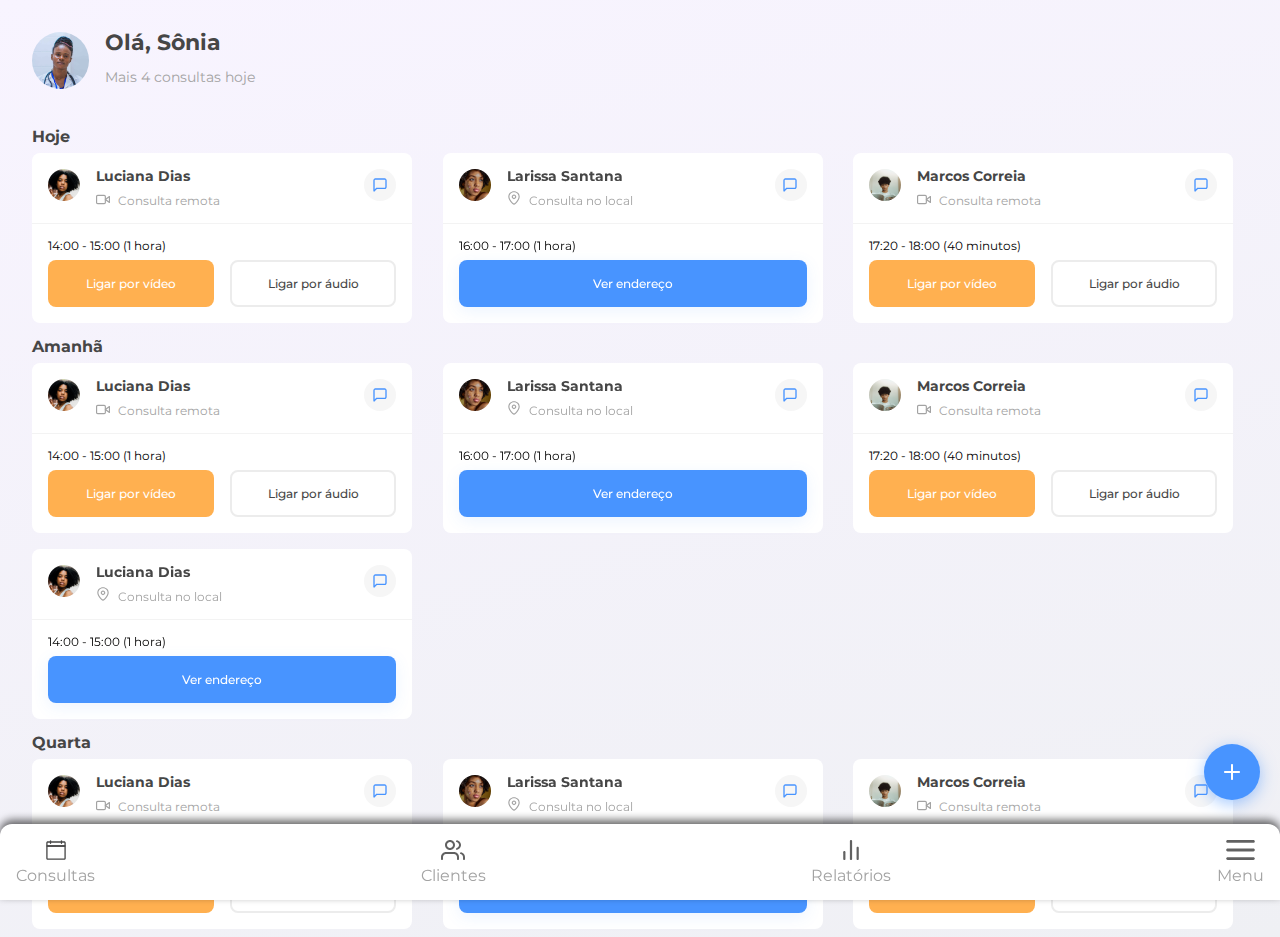
==== commit 0ffe44ff: "Moves footer to right side on 1440px" ====
--- a/index.html
+++ b/index.html
@@ -377,7 +377,7 @@
     </main>
     <footer class="footer" id="footer">
       <nav class="footer__nav">
-        <ul class="footer__list flex-set flex--content-between">
+        <ul class="footer__list">
           <li class="footer__list__item">
             <a href="#" class="footer__list__link footer__list__link--calendar"
               >Consultas</a
--- a/assets/css/base.css
+++ b/assets/css/base.css
@@ -62,8 +62,8 @@
   }
 }
 
-@media (min-width: 1024px) {
+@media (min-width: 1440px) {
   main {
-    padding: 0 12rem;
+    padding-left: 40vh;
   }
 }
--- a/assets/components/card/card.css
+++ b/assets/components/card/card.css
@@ -8,7 +8,7 @@
 
 @media (min-width: 1024px) {
   .card {
-    max-width: 100%;
+    max-width: 380px;
   }
 }
 
--- a/assets/components/footer/footer.css
+++ b/assets/components/footer/footer.css
@@ -12,6 +12,11 @@
 .disappear {
   transition: 1s;
   visibility: collapse;
+}
+
+.footer__list {
+  display: flex;
+  justify-content: space-between;
 }
 
 .footer__list__link {
@@ -54,3 +59,24 @@
   filter: invert(77%) sepia(64%) saturate(6688%) hue-rotate(197deg)
     brightness(101%) contrast(101%);
 }
+
+@media (min-width: 1440px) {
+  .footer {
+    border-radius: 0;
+    top: 0;
+    left: 0;
+    max-width: 30vh;
+  }
+
+  .footer__list {
+    align-items: flex-start;
+    flex-direction: column;
+    gap: 2rem;
+    padding-top: 1rem;
+  }
+
+  .footer__list__link {
+    flex-direction: row;
+    font-weight: var(--fw-bold);
+  }
+}
